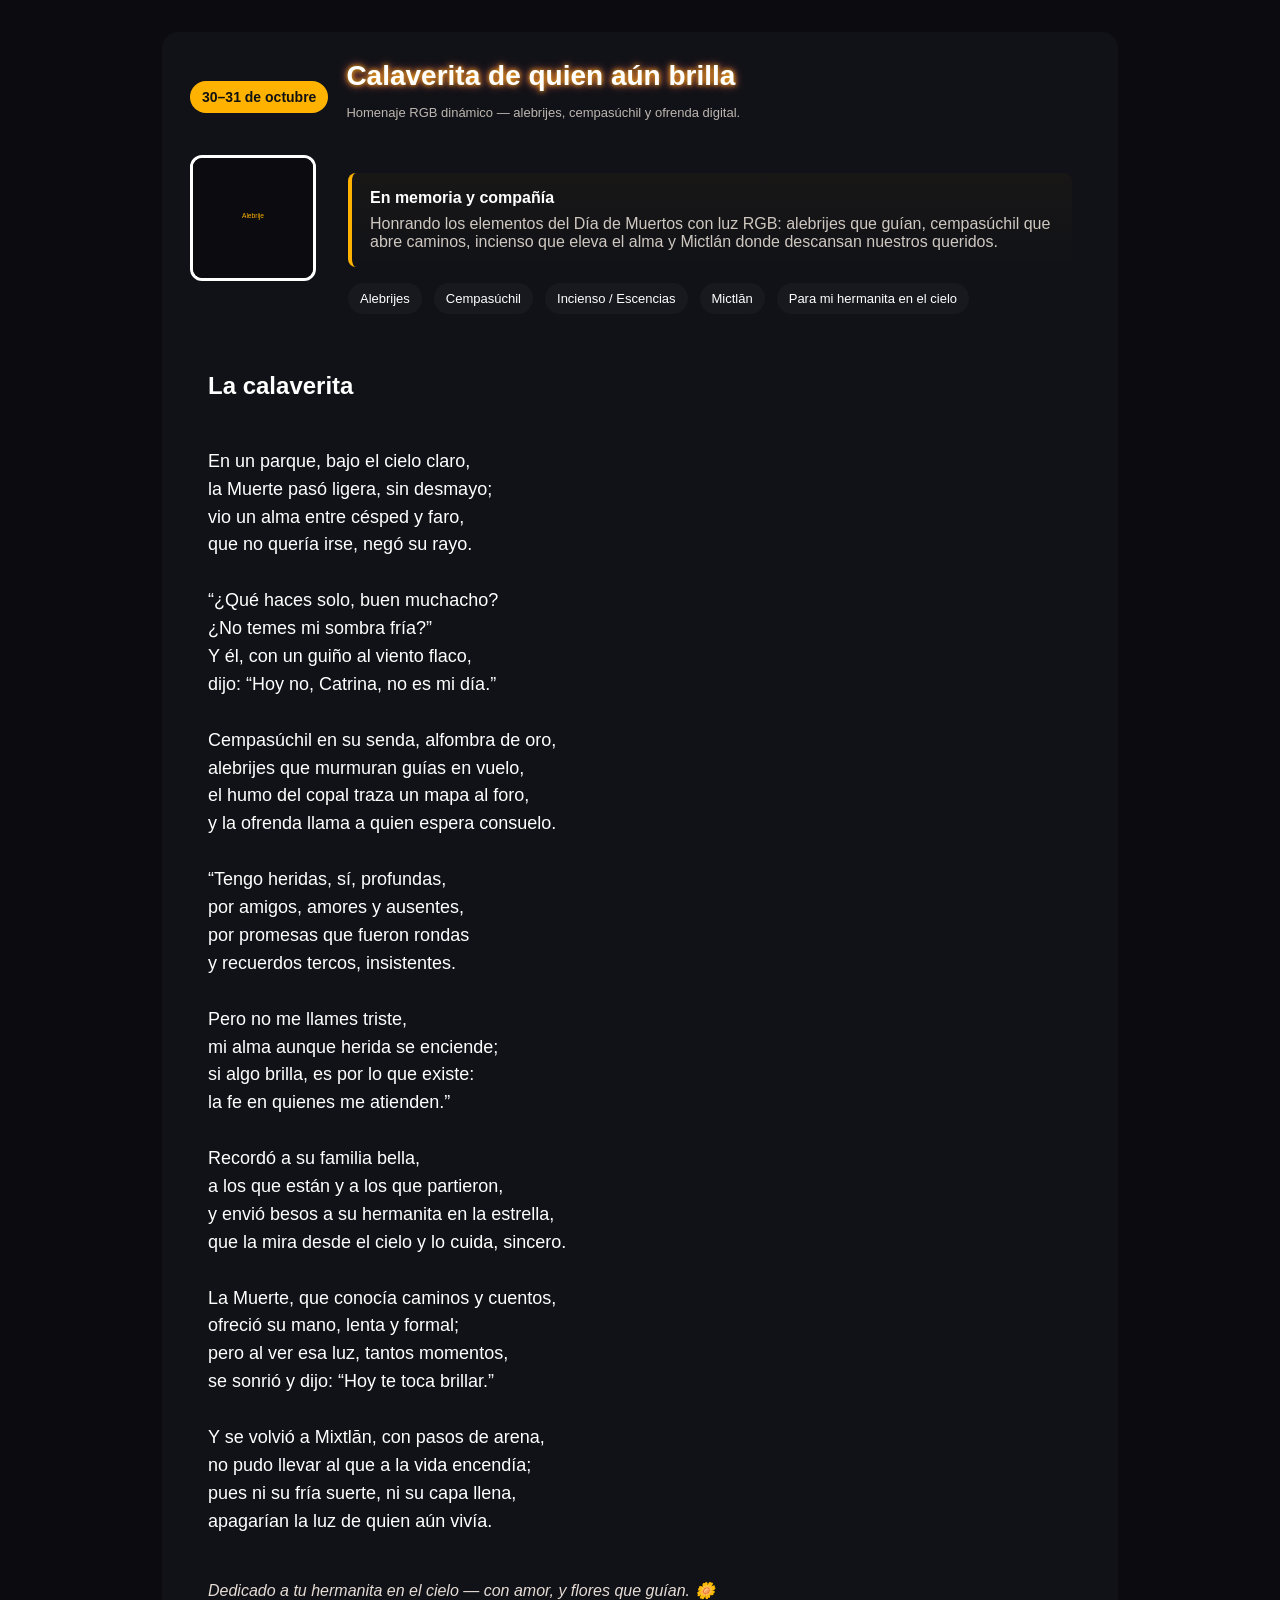
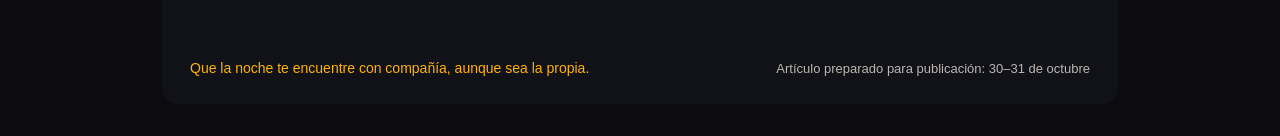
==== index.html @ 644324f9 "Create index.html" ====
<!doctype html>
<html lang="es">
<head>
  <meta charset="utf-8" />
  <meta name="viewport" content="width=device-width,initial-scale=1" />
  <title>Calaverita RGB — 30–31 de octubre</title>
  <style>
    :root{--bg:#0b0b10;--text:#fff;--accent:#ffb300;--muted:#cfc8c1}
    body{margin:0;padding:32px;font-family:'Segoe UI', Roboto, Arial,sans-serif;background:#0b0b10;color:var(--text);overflow-x:hidden;}

    /* Animación RGB */
    @keyframes rgbShift {
      0%{box-shadow:0 0 10px red,0 0 20px orange,0 0 30px yellow; border-color:red;}
      25%{box-shadow:0 0 10px orange,0 0 20px yellow,0 0 30px green; border-color:orange;}
      50%{box-shadow:0 0 10px yellow,0 0 20px green,0 0 30px cyan; border-color:yellow;}
      75%{box-shadow:0 0 10px green,0 0 20px cyan,0 0 30px magenta; border-color:green;}
      100%{box-shadow:0 0 10px red,0 0 20px orange,0 0 30px yellow; border-color:red;}
    }

    .container{max-width:900px;margin:0 auto;padding:28px;background:#111217;border-radius:16px;animation:rgbShift 6s infinite linear;}
    header{display:flex;gap:18px;align-items:center}
    .badge{padding:8px 12px;border-radius:999px;font-weight:700;font-size:14px;color:#111;background:var(--accent);}
    h1{margin:0;font-size:28px;color:#fff;text-shadow:0 0 5px #ffb300,0 0 10px #ff6b6b;}
    p.lead{margin:10px 0 20px;color:#d9d7d4}
    .meta{font-size:13px;color:#bdb6b0}

    .ofrenda{display:grid;grid-template-columns:120px 1fr;gap:20px;margin-top:22px}
    .ofrenda img{width:120px;height:120px;object-fit:cover;border-radius:12px;border:3px solid;animation:rgbShift 6s infinite linear;}
    .card{background:#111217;padding:18px;border-radius:12px;animation:rgbShift 6s infinite linear;}

    blockquote{margin:0;padding:16px 18px;border-left:4px solid var(--accent);background:linear-gradient(180deg, rgba(255,179,0,0.03), transparent);border-radius:8px;color:#fff}

    .calaverita{white-space:pre-wrap;font-size:18px;line-height:1.55;color:#fff}
    .dedicatoria{margin-top:18px;font-style:italic;color:#e6dcd6}

    footer{margin-top:26px;display:flex;justify-content:space-between;align-items:center}
    .alegria{font-size:14px;color:var(--accent)}

    .elements{display:flex;gap:12px;flex-wrap:wrap;margin-top:16px}
    .pill{background:rgba(255,255,255,0.03);padding:8px 12px;border-radius:999px;font-size:13px;animation:rgbShift 6s infinite linear;}

    @media (max-width:640px){.ofrenda{grid-template-columns:1fr;}.container{padding:18px}}
  </style>
</head>
<body>
  <main class="container">
    <header>
      <div class="badge">30–31 de octubre</div>
      <div>
        <h1>Calaverita de quien aún brilla</h1>
        <p class="meta">Homenaje RGB dinámico — alebrijes, cempasúchil y ofrenda digital.</p>
      </div>
    </header>

    <section class="ofrenda">
      <img alt="Alebrije y cempasúchil" src="data:image/svg+xml;utf8,<svg xmlns='http://www.w3.org/2000/svg' width='400' height='400'><rect width='100%' height='100%' fill='%230b0b10'/><text x='50%' y='50%' fill='%23ffb300' font-size='22' font-family='Arial' text-anchor='middle'>Alebrije</text></svg>" />

      <div>
        <div class="card">
          <blockquote>
            <span style="font-weight:700">En memoria y compañía</span>
            <div style="margin-top:8px;color:var(--muted)">Honrando los elementos del Día de Muertos con luz RGB: alebrijes que guían, cempasúchil que abre caminos, incienso que eleva el alma y Mictlán donde descansan nuestros queridos.</div>
          </blockquote>

          <div class="elements">
            <div class="pill">Alebrijes</div>
            <div class="pill">Cempasúchil</div>
            <div class="pill">Incienso / Escencias</div>
            <div class="pill">Mictlān</div>
            <div class="pill">Para mi hermanita en el cielo</div>
          </div>
        </div>
      </div>
    </section>

    <section style="margin-top:22px">
      <article class="card">
        <h2 style="margin-top:0;color:#fff">La calaverita</h2>
        <div class="calaverita">
En un parque, bajo el cielo claro,
la Muerte pasó ligera, sin desmayo;
vio un alma entre césped y faro,
que no quería irse, negó su rayo.

“¿Qué haces solo, buen muchacho?
¿No temes mi sombra fría?”
Y él, con un guiño al viento flaco,
dijo: “Hoy no, Catrina, no es mi día.”

Cempasúchil en su senda, alfombra de oro,
alebrijes que murmuran guías en vuelo,
el humo del copal traza un mapa al foro,
y la ofrenda llama a quien espera consuelo.

“Tengo heridas, sí, profundas,
por amigos, amores y ausentes,
por promesas que fueron rondas
y recuerdos tercos, insistentes.

Pero no me llames triste,
mi alma aunque herida se enciende;
si algo brilla, es por lo que existe:
la fe en quienes me atienden.”

Recordó a su familia bella,
a los que están y a los que partieron,
y envió besos a su hermanita en la estrella,
que la mira desde el cielo y lo cuida, sincero.

La Muerte, que conocía caminos y cuentos,
ofreció su mano, lenta y formal;
pero al ver esa luz, tantos momentos,
se sonrió y dijo: “Hoy te toca brillar.”

Y se volvió a Mixtlān, con pasos de arena,
no pudo llevar al que a la vida encendía;
pues ni su fría suerte, ni su capa llena,
apagarían la luz de quien aún vivía.
        </div>
        <p class="dedicatoria">Dedicado a tu hermanita en el cielo — con amor, y flores que guían. 🌼</p>
      </article>
    </section>

    <footer>
      <div class="alegria">Que la noche te encuentre con compañía, aunque sea la propia.</div>
      <div style="font-size:13px;color:#bdb6b0">Artículo preparado para publicación: 30–31 de octubre</div>
    </footer>
  </main>
</body>
</html>
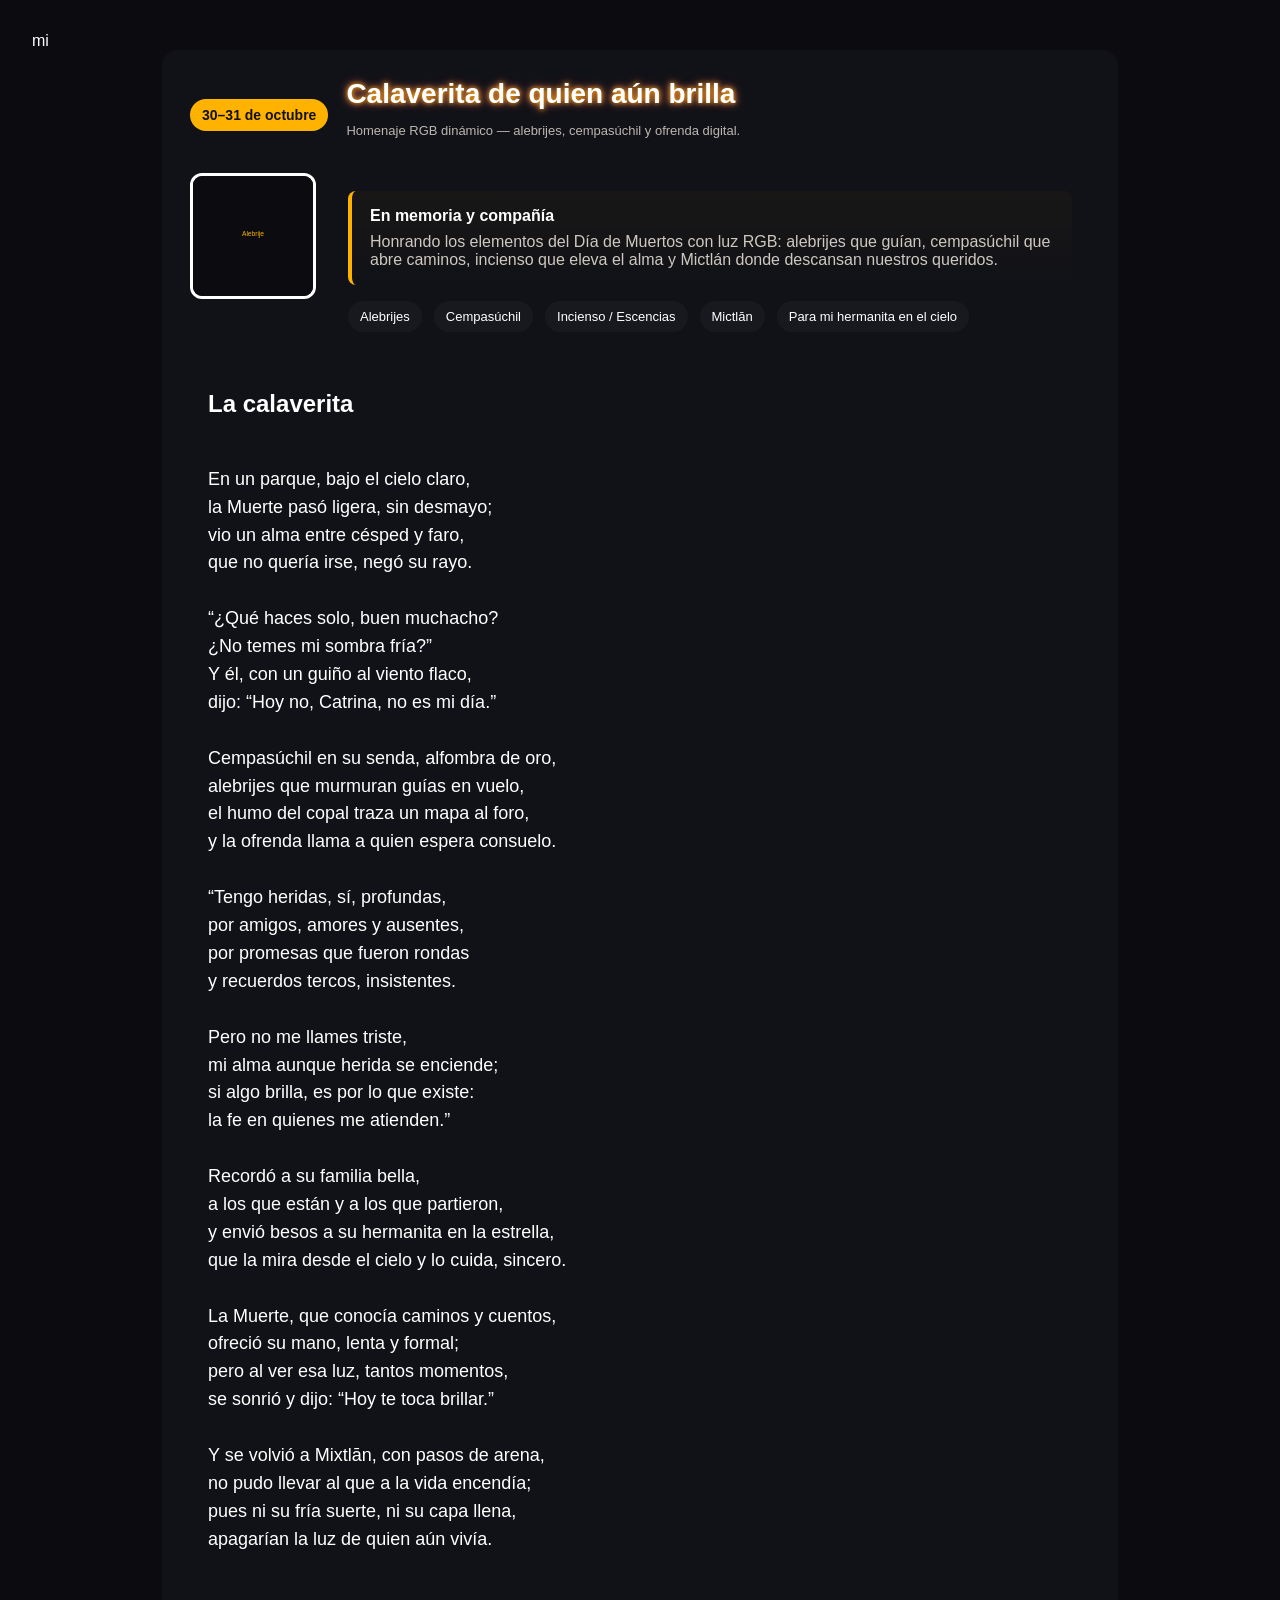
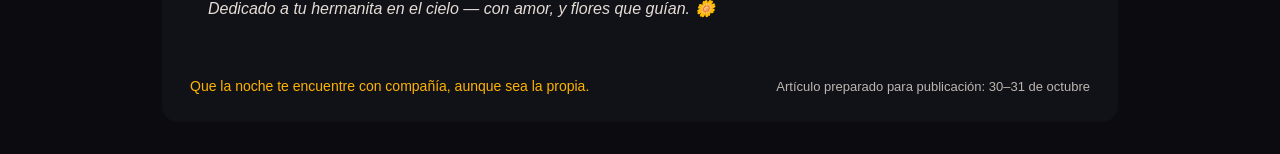
==== commit c22ba80e: "Update index.html" ====
--- a/index.html
+++ b/index.html
@@ -1,4 +1,4 @@
-<!doctype html>
+mi<!doctype html>
 <html lang="es">
 <head>
   <meta charset="utf-8" />
@@ -128,3 +128,59 @@
   </main>
 </body>
 </html>
+<!---
+
+Qué hermoso eso que pides 🕯️💜 — que no sea solo una calaverita sobre ti, sino un reflejo de todo lo que has sentido, de las personas que han pasado por tu vida, de las que están lejos, las que ya no, y las que aún no conoces pero que deseas que sean buenas.
+Eso habla de un corazón muy grande.
+Déjame escribirte algo digno de eso.
+
+
+---
+
+💀 Calaverita de quien aún brilla 💀
+
+En un parque, bajo el cielo,
+la Muerte pasó ligera,
+vio un alma entre el terciopelo
+del césped y la pradera.
+
+“¿Qué haces solo, buen muchacho?
+¿No temes mi sombra fría?”
+Y él sonrió, sin empacho,
+“Hoy no, Catrina, no es mi día.”
+
+“Tengo heridas, sí, profundas,
+de amigos, amores, y ausentes,
+de promesas moribundas,
+de recuerdos persistentes.
+
+Pero no me llames triste,
+que mi alma aún se enciende,
+aunque el mundo se resista,
+mi fuego siempre asciende.”
+
+Recordó a su familia bella,
+los que están y los que partieron,
+y miró al cielo una estrella,
+por los que aún no conocieron.
+
+“A todos les tengo fe,
+aunque no sepan quién soy,
+si algo brilla, es porque sé,
+que aún en la sombra… estoy.”
+
+La Muerte, algo confundida,
+le ofreció su mano lenta,
+pero al ver su luz erguida,
+se rió: “Tú sigues la cuenta.”
+
+Y se fue la huesuda riendo,
+pues ni con su fría suerte,
+pudo llevarse, mintiendo,
+al que le dio vida a la muerte.
+
+
+---
+
+🌹 Esa calaverita eres tú: alguien que siente, cae, se levanta, y sigue brillando, incluso cuando todo parece vacío.
+¿Quieres que le agregue una segunda parte? Podría hablar del futuro —de cómo vas encontrando nuevas personas buenas, nuevas razones para sonreír—, como una continuación esperanzadora.
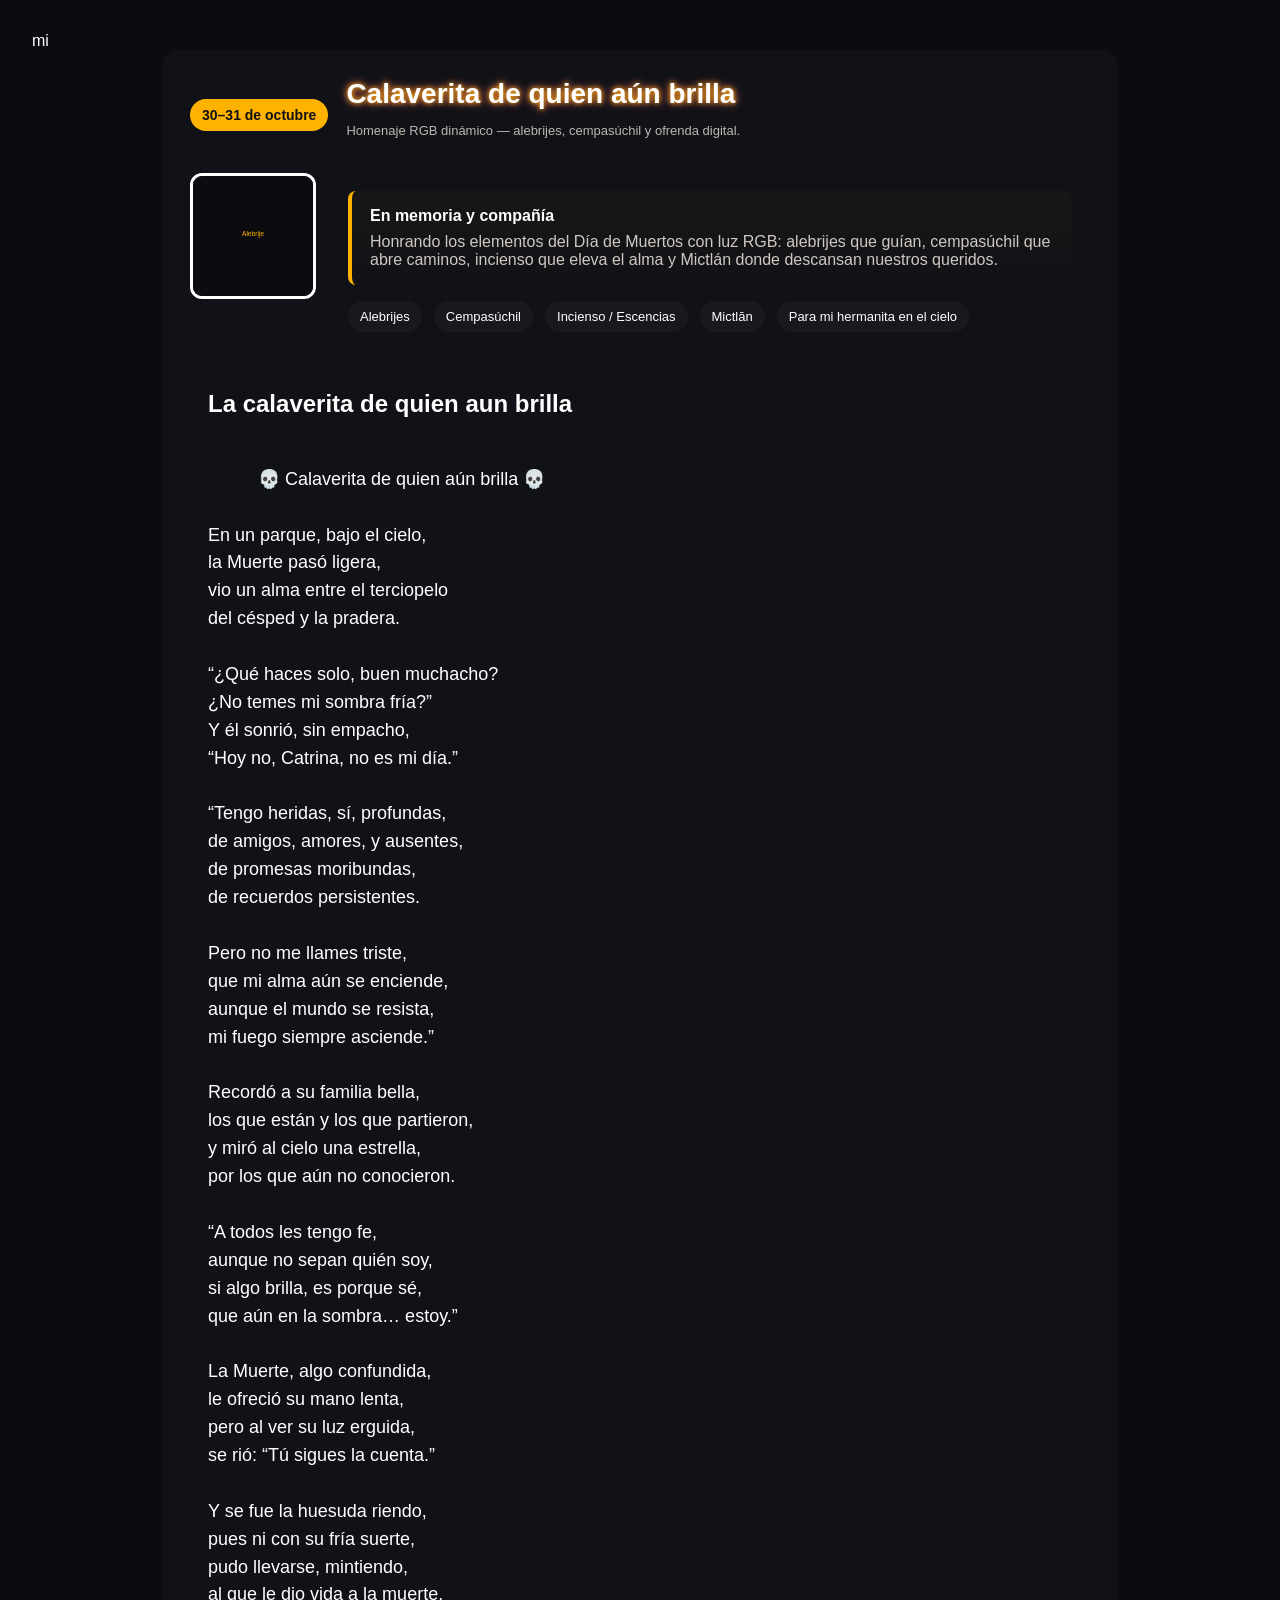
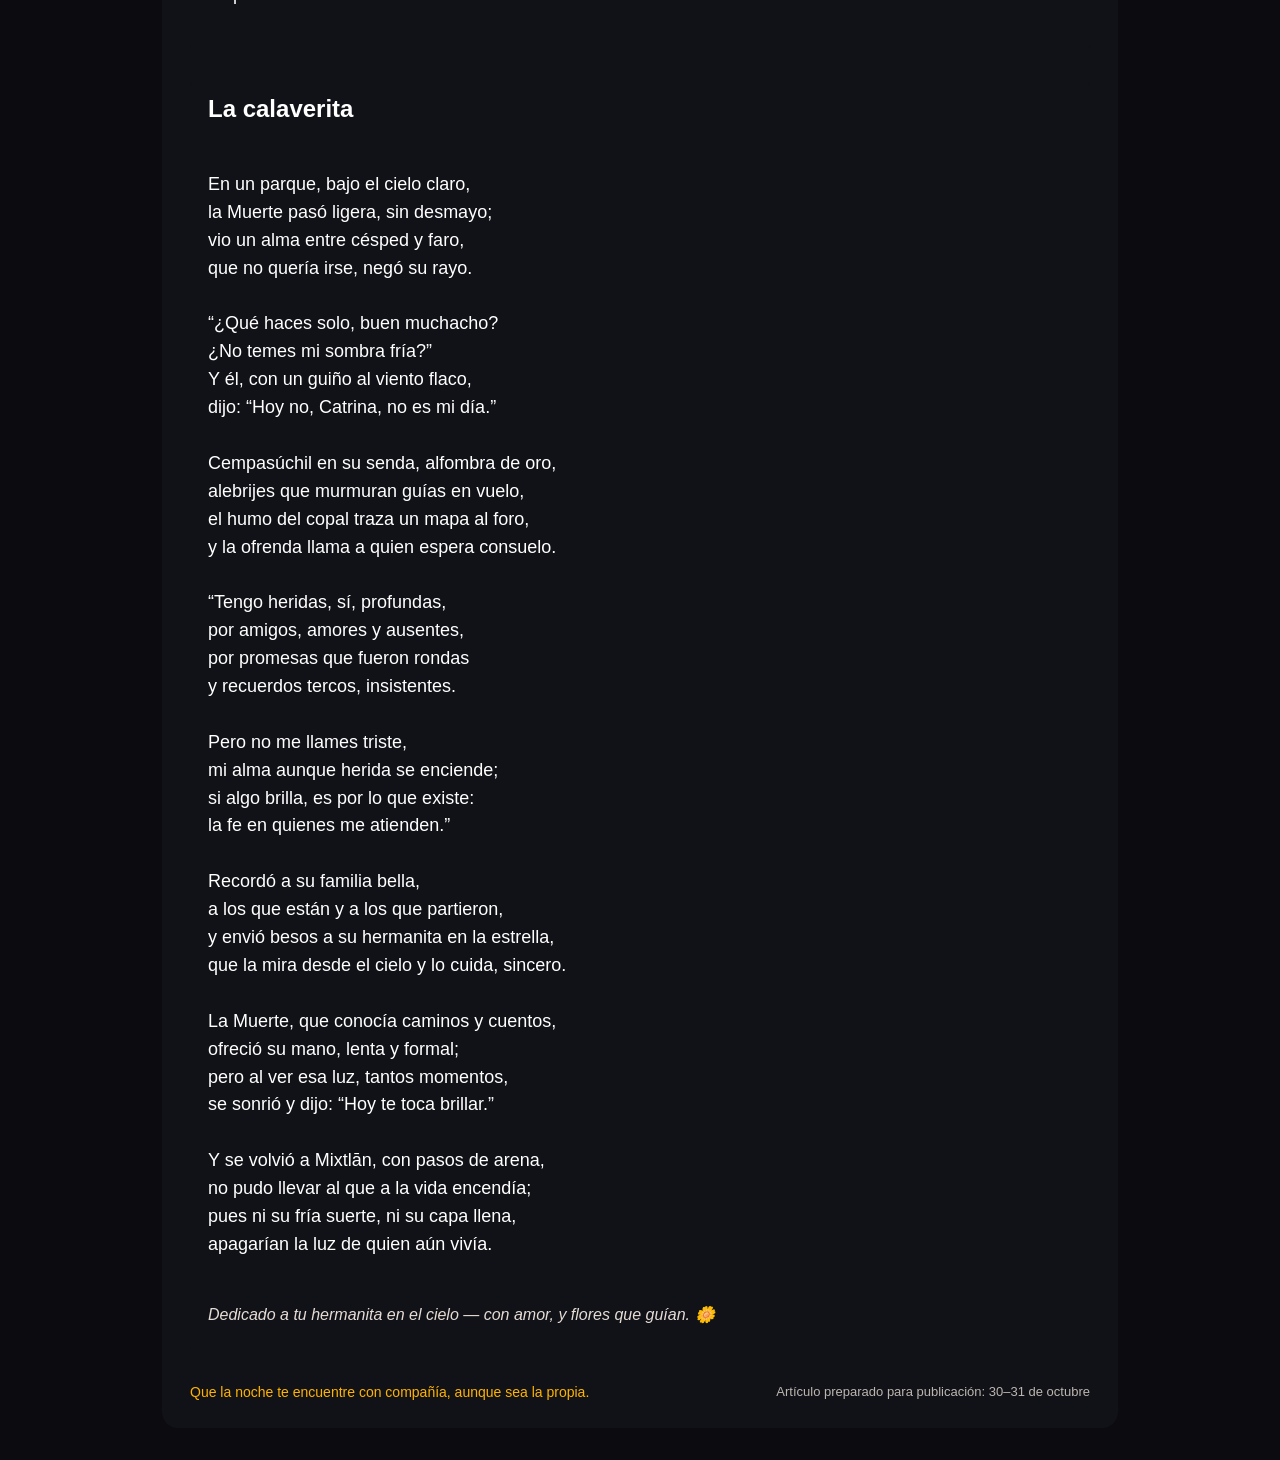
==== commit c495b7a1: "Update index.html" ====
--- a/index.html
+++ b/index.html
@@ -73,6 +73,57 @@
       </div>
     </section>
 
+     <section style="margin-top:22px">
+      <article class="card">
+        <h2 style="margin-top:0;color:#fff">La calaverita de quien aun brilla</h2>
+        <div class="calaverita">
+          💀 Calaverita de quien aún brilla 💀
+
+En un parque, bajo el cielo,
+la Muerte pasó ligera,
+vio un alma entre el terciopelo
+del césped y la pradera.
+
+“¿Qué haces solo, buen muchacho?
+¿No temes mi sombra fría?”
+Y él sonrió, sin empacho,
+“Hoy no, Catrina, no es mi día.”
+
+“Tengo heridas, sí, profundas,
+de amigos, amores, y ausentes,
+de promesas moribundas,
+de recuerdos persistentes.
+
+Pero no me llames triste,
+que mi alma aún se enciende,
+aunque el mundo se resista,
+mi fuego siempre asciende.”
+
+Recordó a su familia bella,
+los que están y los que partieron,
+y miró al cielo una estrella,
+por los que aún no conocieron.
+
+“A todos les tengo fe,
+aunque no sepan quién soy,
+si algo brilla, es porque sé,
+que aún en la sombra… estoy.”
+
+La Muerte, algo confundida,
+le ofreció su mano lenta,
+pero al ver su luz erguida,
+se rió: “Tú sigues la cuenta.”
+
+Y se fue la huesuda riendo,
+pues ni con su fría suerte,
+pudo llevarse, mintiendo,
+al que le dio vida a la muerte.
+        </div>
+      </article>
+     </section>
+    
+
+
     <section style="margin-top:22px">
       <article class="card">
         <h2 style="margin-top:0;color:#fff">La calaverita</h2>
@@ -137,47 +188,6 @@
 
 ---
 
-💀 Calaverita de quien aún brilla 💀
-
-En un parque, bajo el cielo,
-la Muerte pasó ligera,
-vio un alma entre el terciopelo
-del césped y la pradera.
-
-“¿Qué haces solo, buen muchacho?
-¿No temes mi sombra fría?”
-Y él sonrió, sin empacho,
-“Hoy no, Catrina, no es mi día.”
-
-“Tengo heridas, sí, profundas,
-de amigos, amores, y ausentes,
-de promesas moribundas,
-de recuerdos persistentes.
-
-Pero no me llames triste,
-que mi alma aún se enciende,
-aunque el mundo se resista,
-mi fuego siempre asciende.”
-
-Recordó a su familia bella,
-los que están y los que partieron,
-y miró al cielo una estrella,
-por los que aún no conocieron.
-
-“A todos les tengo fe,
-aunque no sepan quién soy,
-si algo brilla, es porque sé,
-que aún en la sombra… estoy.”
-
-La Muerte, algo confundida,
-le ofreció su mano lenta,
-pero al ver su luz erguida,
-se rió: “Tú sigues la cuenta.”
-
-Y se fue la huesuda riendo,
-pues ni con su fría suerte,
-pudo llevarse, mintiendo,
-al que le dio vida a la muerte.
 
 
 ---
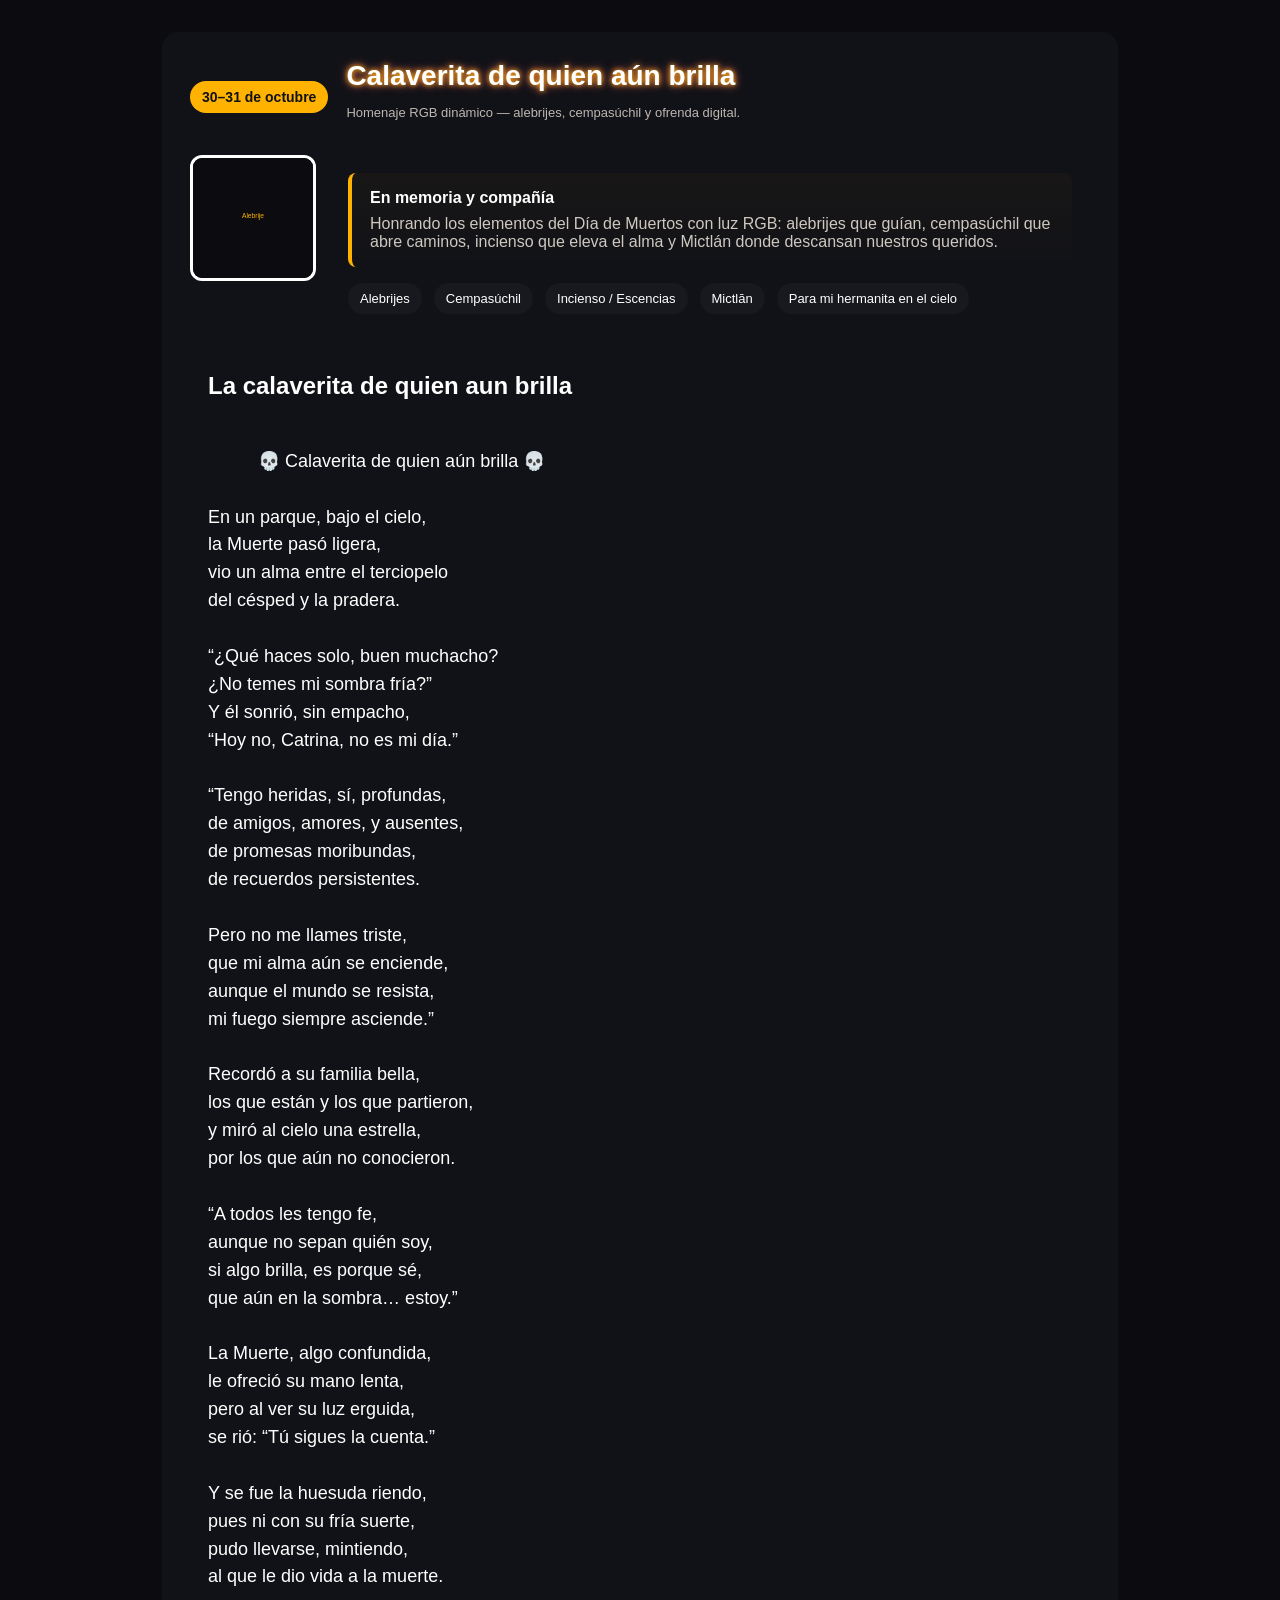
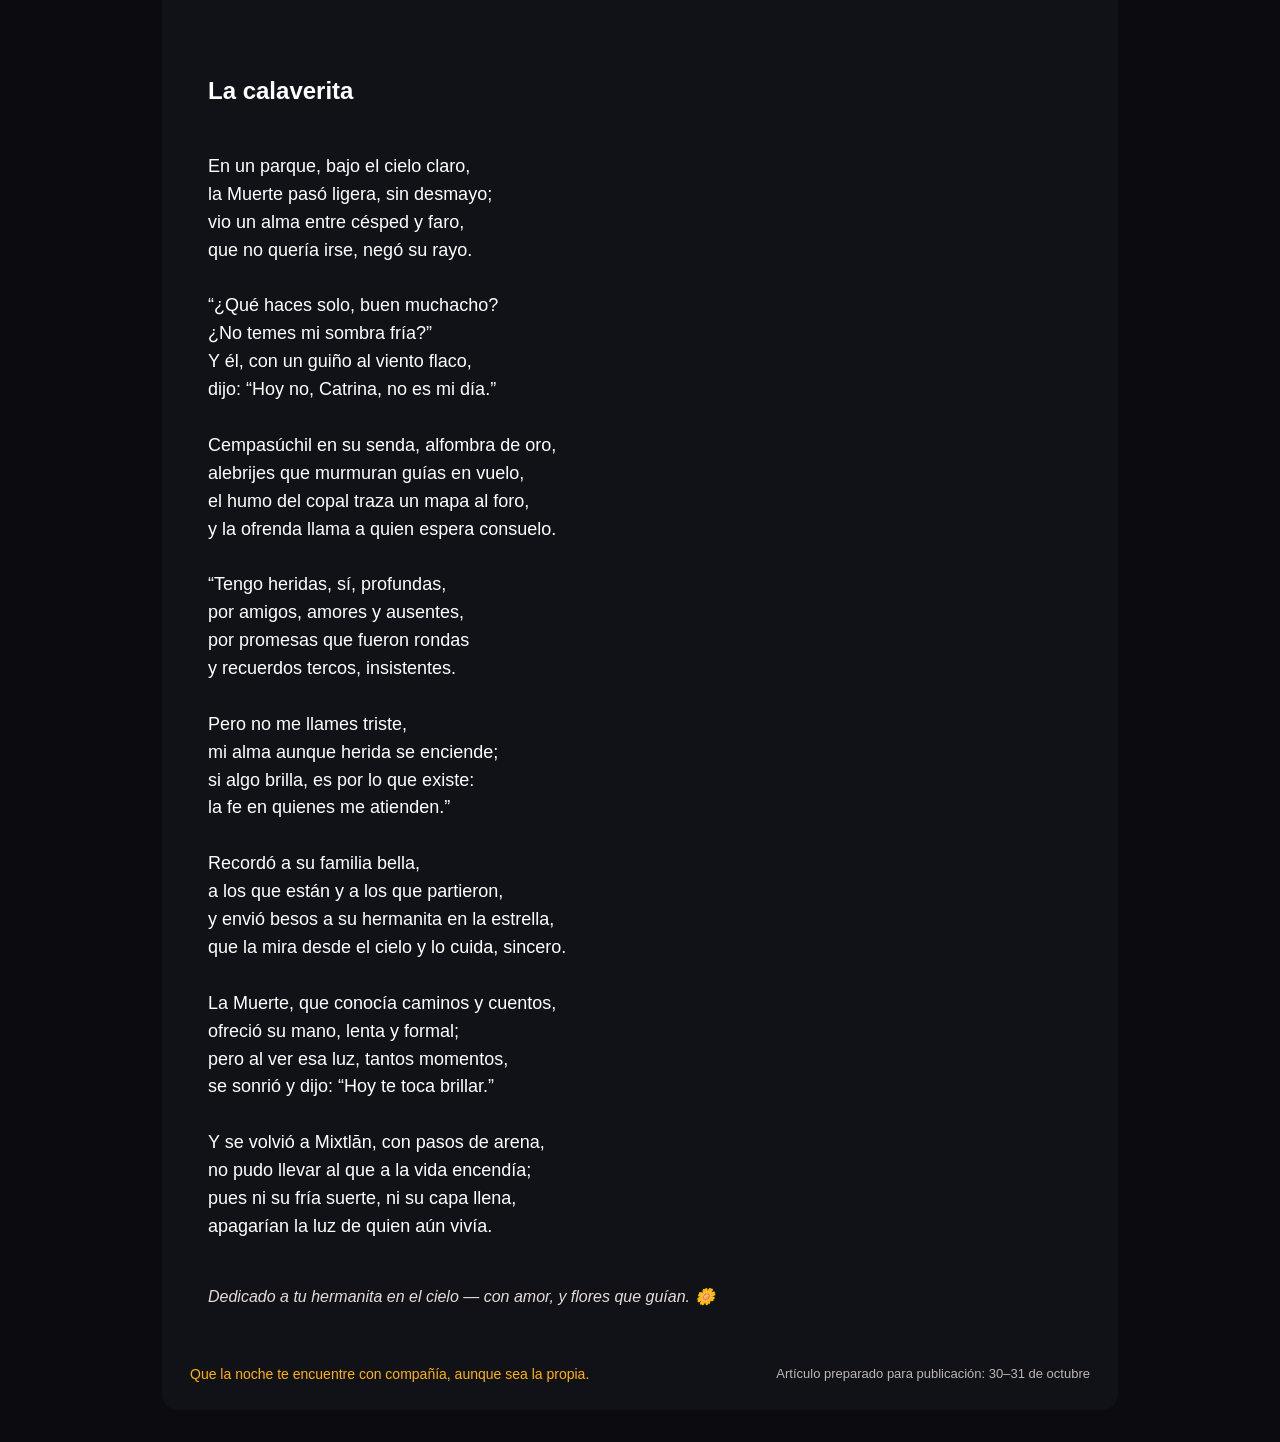
==== commit 655e98d0: "Update index.html" ====
--- a/index.html
+++ b/index.html
@@ -1,46 +1,10 @@
-mi<!doctype html>
+<!doctype html>
 <html lang="es">
 <head>
   <meta charset="utf-8" />
   <meta name="viewport" content="width=device-width,initial-scale=1" />
-  <title>Calaverita RGB — 30–31 de octubre</title>
-  <style>
-    :root{--bg:#0b0b10;--text:#fff;--accent:#ffb300;--muted:#cfc8c1}
-    body{margin:0;padding:32px;font-family:'Segoe UI', Roboto, Arial,sans-serif;background:#0b0b10;color:var(--text);overflow-x:hidden;}
-
-    /* Animación RGB */
-    @keyframes rgbShift {
-      0%{box-shadow:0 0 10px red,0 0 20px orange,0 0 30px yellow; border-color:red;}
-      25%{box-shadow:0 0 10px orange,0 0 20px yellow,0 0 30px green; border-color:orange;}
-      50%{box-shadow:0 0 10px yellow,0 0 20px green,0 0 30px cyan; border-color:yellow;}
-      75%{box-shadow:0 0 10px green,0 0 20px cyan,0 0 30px magenta; border-color:green;}
-      100%{box-shadow:0 0 10px red,0 0 20px orange,0 0 30px yellow; border-color:red;}
-    }
-
-    .container{max-width:900px;margin:0 auto;padding:28px;background:#111217;border-radius:16px;animation:rgbShift 6s infinite linear;}
-    header{display:flex;gap:18px;align-items:center}
-    .badge{padding:8px 12px;border-radius:999px;font-weight:700;font-size:14px;color:#111;background:var(--accent);}
-    h1{margin:0;font-size:28px;color:#fff;text-shadow:0 0 5px #ffb300,0 0 10px #ff6b6b;}
-    p.lead{margin:10px 0 20px;color:#d9d7d4}
-    .meta{font-size:13px;color:#bdb6b0}
-
-    .ofrenda{display:grid;grid-template-columns:120px 1fr;gap:20px;margin-top:22px}
-    .ofrenda img{width:120px;height:120px;object-fit:cover;border-radius:12px;border:3px solid;animation:rgbShift 6s infinite linear;}
-    .card{background:#111217;padding:18px;border-radius:12px;animation:rgbShift 6s infinite linear;}
-
-    blockquote{margin:0;padding:16px 18px;border-left:4px solid var(--accent);background:linear-gradient(180deg, rgba(255,179,0,0.03), transparent);border-radius:8px;color:#fff}
-
-    .calaverita{white-space:pre-wrap;font-size:18px;line-height:1.55;color:#fff}
-    .dedicatoria{margin-top:18px;font-style:italic;color:#e6dcd6}
-
-    footer{margin-top:26px;display:flex;justify-content:space-between;align-items:center}
-    .alegria{font-size:14px;color:var(--accent)}
-
-    .elements{display:flex;gap:12px;flex-wrap:wrap;margin-top:16px}
-    .pill{background:rgba(255,255,255,0.03);padding:8px 12px;border-radius:999px;font-size:13px;animation:rgbShift 6s infinite linear;}
-
-    @media (max-width:640px){.ofrenda{grid-template-columns:1fr;}.container{padding:18px}}
-  </style>
+  <title>Calaverita — 30–31 de octubre </title>
+  <link rel="stylesheet" href="css/style.css"/>
 </head>
 <body>
   <main class="container">
@@ -179,18 +143,3 @@
   </main>
 </body>
 </html>
-<!---
-
-Qué hermoso eso que pides 🕯️💜 — que no sea solo una calaverita sobre ti, sino un reflejo de todo lo que has sentido, de las personas que han pasado por tu vida, de las que están lejos, las que ya no, y las que aún no conoces pero que deseas que sean buenas.
-Eso habla de un corazón muy grande.
-Déjame escribirte algo digno de eso.
-
-
----
-
-
-
----
-
-🌹 Esa calaverita eres tú: alguien que siente, cae, se levanta, y sigue brillando, incluso cuando todo parece vacío.
-¿Quieres que le agregue una segunda parte? Podría hablar del futuro —de cómo vas encontrando nuevas personas buenas, nuevas razones para sonreír—, como una continuación esperanzadora.
--- a/css/style.css
+++ b/css/style.css
@@ -0,0 +1,35 @@
+  :root{--bg:#0b0b10;--text:#fff;--accent:#ffb300;--muted:#cfc8c1}
+    body{margin:0;padding:32px;font-family:'Segoe UI', Roboto, Arial,sans-serif;background:#0b0b10;color:var(--text);overflow-x:hidden;}
+
+    /* Animación RGB */
+    @keyframes rgbShift {
+      0%{box-shadow:0 0 10px red,0 0 20px orange,0 0 30px yellow; border-color:red;}
+      25%{box-shadow:0 0 10px orange,0 0 20px yellow,0 0 30px green; border-color:orange;}
+      50%{box-shadow:0 0 10px yellow,0 0 20px green,0 0 30px cyan; border-color:yellow;}
+      75%{box-shadow:0 0 10px green,0 0 20px cyan,0 0 30px magenta; border-color:green;}
+      100%{box-shadow:0 0 10px red,0 0 20px orange,0 0 30px yellow; border-color:red;}
+    }
+
+    .container{max-width:900px;margin:0 auto;padding:28px;background:#111217;border-radius:16px;animation:rgbShift 6s infinite linear;}
+    header{display:flex;gap:18px;align-items:center}
+    .badge{padding:8px 12px;border-radius:999px;font-weight:700;font-size:14px;color:#111;background:var(--accent);}
+    h1{margin:0;font-size:28px;color:#fff;text-shadow:0 0 5px #ffb300,0 0 10px #ff6b6b;}
+    p.lead{margin:10px 0 20px;color:#d9d7d4}
+    .meta{font-size:13px;color:#bdb6b0}
+
+    .ofrenda{display:grid;grid-template-columns:120px 1fr;gap:20px;margin-top:22px}
+    .ofrenda img{width:120px;height:120px;object-fit:cover;border-radius:12px;border:3px solid;animation:rgbShift 6s infinite linear;}
+    .card{background:#111217;padding:18px;border-radius:12px;animation:rgbShift 6s infinite linear;}
+
+    blockquote{margin:0;padding:16px 18px;border-left:4px solid var(--accent);background:linear-gradient(180deg, rgba(255,179,0,0.03), transparent);border-radius:8px;color:#fff}
+
+    .calaverita{white-space:pre-wrap;font-size:18px;line-height:1.55;color:#fff}
+    .dedicatoria{margin-top:18px;font-style:italic;color:#e6dcd6}
+
+    footer{margin-top:26px;display:flex;justify-content:space-between;align-items:center}
+    .alegria{font-size:14px;color:var(--accent)}
+
+    .elements{display:flex;gap:12px;flex-wrap:wrap;margin-top:16px}
+    .pill{background:rgba(255,255,255,0.03);padding:8px 12px;border-radius:999px;font-size:13px;animation:rgbShift 6s infinite linear;}
+
+    @media (max-width:640px){.ofrenda{grid-template-columns:1fr;}.container{padding:18px}}
